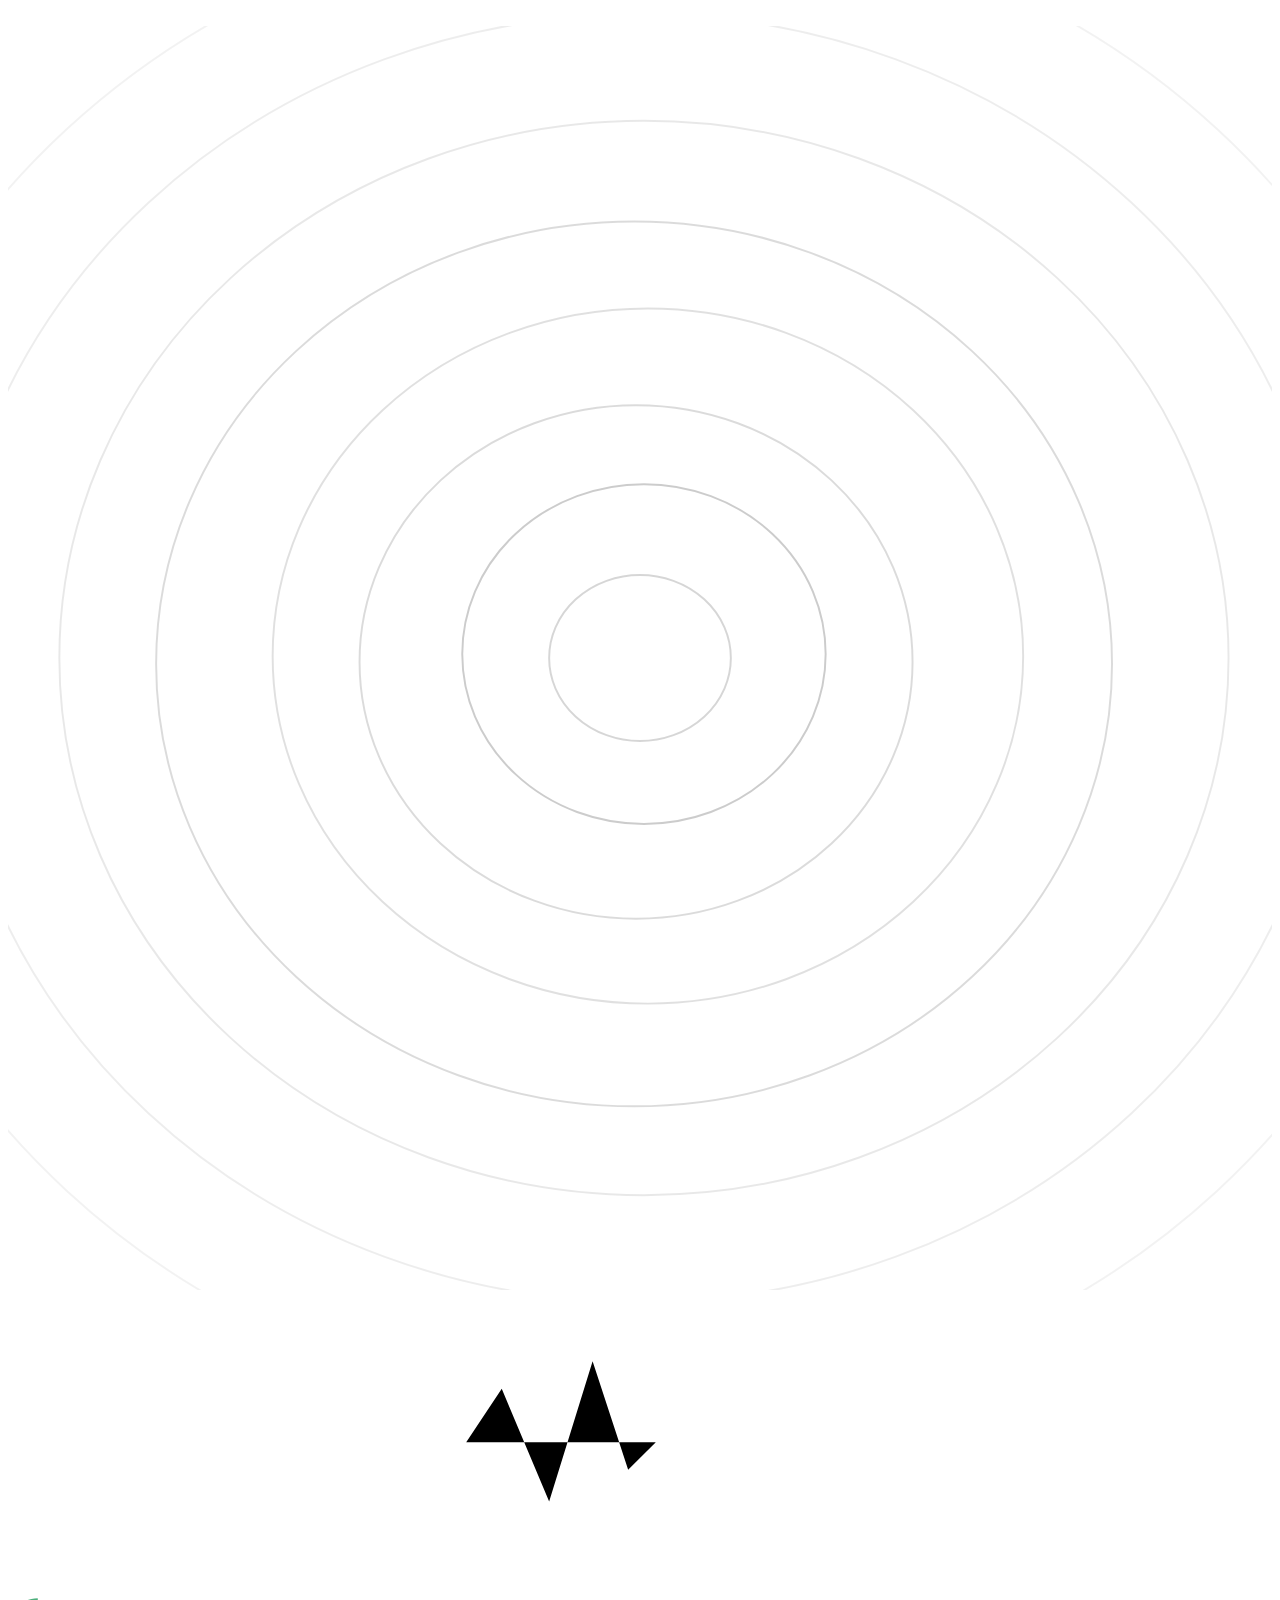
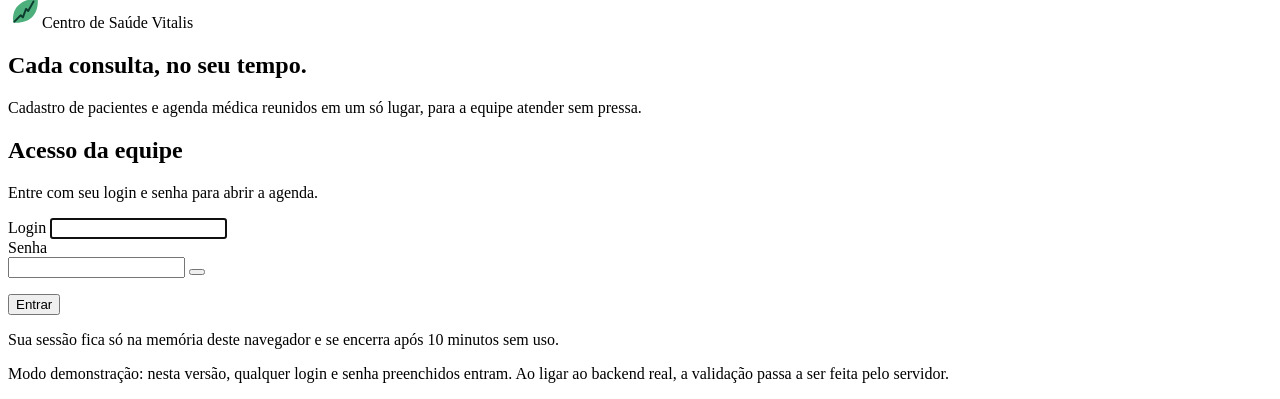
==== index.html @ e3eaee74 "Add files via upload" ====
<!DOCTYPE html>
<html lang="pt-BR">
<head>
<meta charset="utf-8">
<meta name="viewport" content="width=device-width, initial-scale=1, viewport-fit=cover">
<!-- Camada extra de segurança no navegador (em produção, defina também o CSP completo no servidor) -->
<meta http-equiv="Content-Security-Policy" content="object-src 'none'; base-uri 'none'; form-action 'none'">
<meta name="referrer" content="no-referrer">
<meta name="robots" content="noindex, nofollow">
<title>Centro de Saúde Vitalis | Acesso da equipe</title>
<link rel="icon" href="data:image/svg+xml,%3Csvg xmlns='http://www.w3.org/2000/svg' viewBox='0 0 32 32'%3E%3Cpath d='M5 27C3 14 11 5 28 4c1 15-7 24-23 23Z' fill='%234DAF7C'/%3E%3C/svg%3E">
<link rel="preconnect" href="https://fonts.googleapis.com">
<link rel="preconnect" href="https://fonts.gstatic.com" crossorigin>
<link href="https://fonts.googleapis.com/css2?family=Figtree:wght@400;500;600;700&family=Young+Serif&display=swap" rel="stylesheet">
<link rel="stylesheet" href="css/style.css">
</head>
<body>

<!-- Símbolos reutilizáveis -->
<svg class="sprite" width="0" height="0" aria-hidden="true" focusable="false">
  <symbol id="folha" viewBox="0 0 32 32">
    <path d="M5 27C3 14 11 5 28 4c1 15-7 24-23 23Z" fill="#4DAF7C"/>
    <path d="M6 26l6-6 2 2 3-8 2 2 5-9" fill="none" stroke="#0D3A2F" stroke-width="1.8" stroke-linecap="round" stroke-linejoin="round"/>
  </symbol>
  <symbol id="aneis" viewBox="0 0 640 640">
    <g fill="none" stroke="currentColor">
      <ellipse cx="320" cy="320" rx="46" ry="42" stroke-opacity=".16"/>
      <ellipse cx="322" cy="318" rx="92" ry="86" stroke-opacity=".2"/>
      <ellipse cx="318" cy="322" rx="140" ry="130" stroke-opacity=".14"/>
      <ellipse cx="324" cy="319" rx="190" ry="176" stroke-opacity=".12"/>
      <ellipse cx="317" cy="323" rx="242" ry="224" stroke-opacity=".14"/>
      <ellipse cx="322" cy="320" rx="296" ry="272" stroke-opacity=".09"/>
      <ellipse cx="320" cy="320" rx="352" ry="326" stroke-opacity=".07"/>
      <ellipse cx="321" cy="321" rx="412" ry="380" stroke-opacity=".05"/>
    </g>
  </symbol>
</svg>

<!-- ============ LOGIN ============ -->
<main class="login" id="login-view">
  <section class="login-art" aria-hidden="true">
    <svg class="rings" viewBox="0 0 640 640" focusable="false">
      <use href="#aneis" width="640" height="640"/>
    </svg>
    <svg class="ecg-line" viewBox="0 0 640 150" preserveAspectRatio="none" focusable="false">
      <path class="ecg" pathLength="1" d="M0 75H206L232 75L250 48L274 105L296 34L314 89L328 75H640"/>
    </svg>
    <div class="brand"><svg class="ic" width="34" height="34"><use href="#folha"/></svg><span>Centro de Saúde Vitalis</span></div>
    <div class="art-copy">
      <h2>Cada consulta, no seu tempo.</h2>
      <p>Cadastro de pacientes e agenda médica reunidos em um só lugar, para a equipe atender sem pressa.</p>
    </div>
  </section>

  <section class="login-panel">
    <form class="login-box" id="login-form" novalidate>
      <div>
        <h1>Acesso da equipe</h1>
        <p class="sub">Entre com seu login e senha para abrir a agenda.</p>
      </div>
      <div class="form">
        <div class="field">
          <label for="login">Login</label>
          <input class="input" id="login" name="username" type="text" autocomplete="username" autocapitalize="none" spellcheck="false" maxlength="40" required autofocus>
        </div>
        <div class="field">
          <label for="senha">Senha</label>
          <div class="pw">
            <input class="input" id="senha" name="password" type="password" autocomplete="current-password" maxlength="72" required>
            <button class="icon-btn" type="button" id="pw-toggle" aria-label="Mostrar senha" aria-pressed="false"><span data-icon="eye"></span></button>
          </div>
        </div>
        <p class="msg" id="login-msg" role="alert" aria-live="assertive"></p>
        <button class="btn primary block" type="submit" id="login-btn">Entrar</button>
      </div>
      <p class="seguro"><span data-icon="lock" data-size="18"></span><span>Sua sessão fica só na memória deste navegador e se encerra após 10 minutos sem uso.</span></p>
      <p class="demo-note" id="demo-note">Modo demonstração: nesta versão, qualquer login e senha preenchidos entram. Ao ligar ao backend real, a validação passa a ser feita pelo servidor.</p>
    </form>
  </section>
</main>

<!-- ============ APLICATIVO ============ -->
<div class="app" id="app-view" hidden>
  <aside class="side">
    <div class="brand"><svg class="ic" width="32" height="32" aria-hidden="true"><use href="#folha"/></svg><span>Vitalis</span></div>
    <nav class="nav" aria-label="Principal">
      <button class="nav-btn" type="button" data-view="inicio"><span data-icon="home"></span><span>Início</span></button>
      <button class="nav-btn" type="button" data-view="pacientes"><span data-icon="users"></span><span>Pacientes</span></button>
      <button class="nav-btn" type="button" data-view="consultas"><span data-icon="calendar"></span><span>Consultas</span></button>
    </nav>
    <div class="side-foot">
      <div class="demo-tag" id="demo-tag">Modo demonstração com dados fictícios.<br><button type="button" id="btn-limpar">Limpar dados de exemplo</button></div>
      <div class="side-user"><span class="avatar" id="user-avatar" aria-hidden="true"></span><div><b id="user-login"></b><small>Equipe da clínica</small></div></div>
      <button class="nav-btn" type="button" id="btn-sair"><span data-icon="logout"></span><span>Sair</span></button>
    </div>
  </aside>

  <main class="main" id="main">
    <header class="top">
      <div>
        <h1 id="titulo" tabindex="-1"></h1>
        <p id="subtitulo"></p>
      </div>
      <div class="top-actions">
        <button class="icon-btn" type="button" id="btn-tema" aria-label="Alternar tema claro ou escuro"><span data-icon="moon"></span></button>
        <button class="btn primary" type="button" id="top-acao"><span data-icon="plus" data-size="18"></span><span></span></button>
      </div>
    </header>

    <!-- Início -->
    <section class="view" id="v-inicio" aria-labelledby="titulo">
      <div class="inicio-grid">
        <article class="proxima">
          <svg class="proxima-aneis" viewBox="0 0 640 640" aria-hidden="true" focusable="false"><use href="#aneis" width="640" height="640"/></svg>
          <div class="proxima-corpo" id="proxima-corpo"></div>
        </article>
        <div class="resumo" id="resumo"></div>
      </div>
      <div class="secao-head"><h2>Próximos atendimentos</h2><button class="link" type="button" data-ir="consultas">Ver agenda completa</button></div>
      <div id="inicio-agenda"></div>
    </section>

    <!-- Pacientes -->
    <section class="view" id="v-pacientes" hidden aria-labelledby="titulo">
      <div class="toolbar">
        <div class="busca">
          <span data-icon="search" data-size="20"></span>
          <label class="sr" for="busca">Buscar paciente</label>
          <input class="input" id="busca" type="search" placeholder="Buscar por nome, CPF ou convênio" autocomplete="off" maxlength="60">
        </div>
      </div>
      <div id="pacientes-area"></div>
      <p class="contagem" id="pacientes-contagem" aria-live="polite"></p>
    </section>

    <!-- Consultas -->
    <section class="view" id="v-consultas" hidden aria-labelledby="titulo">
      <div class="consultas-grid">
        <div class="painel">
          <h2>Agendar consulta</h2>
          <div class="aviso" id="aviso-sem-paciente" hidden>
            <span>Nenhum paciente cadastrado para agendar consulta.</span>
            <button class="btn ghost" type="button" id="btn-cadastrar-antes">Cadastrar paciente</button>
          </div>
          <form class="form" id="form-consulta" novalidate>
            <fieldset id="fs-consulta" class="form">
              <div class="field">
                <label for="c-paciente">Paciente</label>
                <select class="input" id="c-paciente" required></select>
              </div>
              <div class="field">
                <label for="c-medico">Nome do médico</label>
                <input class="input" id="c-medico" type="text" maxlength="80" autocomplete="off" placeholder="Ex.: Dra. Camila Rocha" required>
              </div>
              <div class="field">
                <label for="c-data">Data e hora</label>
                <input class="input" id="c-data" type="datetime-local" step="60" required>
              </div>
              <div class="field">
                <label for="c-orcamento">Orçamento da consulta (R$)</label>
                <input class="input" id="c-orcamento" type="number" min="0" step="0.01" inputmode="decimal" placeholder="Opcional">
              </div>
              <p class="msg" id="msg-consulta" role="alert"></p>
              <button class="btn primary" type="submit" id="btn-agendar">Agendar consulta</button>
            </fieldset>
          </form>
        </div>
        <div>
          <div class="secao-head sem-margem"><h2>Agenda</h2></div>
          <div id="consultas-agenda"></div>
        </div>
      </div>
    </section>
  </main>
</div>

<!-- Cadastro de paciente -->
<dialog id="dlg-paciente" aria-labelledby="dlg-titulo">
  <form class="dlg form" id="form-paciente" novalidate>
    <div>
      <h2 id="dlg-titulo">Novo paciente</h2>
      <p class="sub" id="dlg-descricao">Nome, CPF e convênio são obrigatórios. A foto é opcional.</p>
    </div>
    <div class="dlg-topo">
      <div class="foto-picker">
        <button type="button" class="foto-botao" id="p-foto-botao" aria-label="Adicionar foto do paciente">
          <img id="p-foto-preview" alt="" hidden>
          <span id="p-foto-letra" aria-hidden="true">?</span>
          <span class="foto-selo" aria-hidden="true"><span data-icon="camera" data-size="15"></span></span>
        </button>
        <input type="file" id="p-foto-arquivo" accept="image/png,image/jpeg,image/webp" class="sr" tabindex="-1">
        <button type="button" class="link foto-remover" id="p-foto-remover" hidden>Remover foto</button>
      </div>
      <div class="form">
        <div class="field">
          <label for="p-nome">Nome</label>
          <input class="input" id="p-nome" type="text" maxlength="100" autocomplete="off" required>
        </div>
        <div class="field">
          <label for="p-cpf">CPF</label>
          <input class="input" id="p-cpf" type="text" inputmode="numeric" maxlength="14" autocomplete="off" placeholder="000.000.000-00" required>
        </div>
        <div class="field">
          <label for="p-convenio">Convênio</label>
          <input class="input" id="p-convenio" type="text" maxlength="60" autocomplete="off" list="convenios" placeholder="Ex.: Particular" required>
          <datalist id="convenios"><option value="Particular"><option value="Unimed"><option value="Bradesco Saúde"><option value="SulAmérica"><option value="Amil"><option value="Hapvida"></datalist>
        </div>
      </div>
    </div>
    <p class="msg" id="msg-paciente" role="alert"></p>
    <div class="dlg-acoes">
      <button class="btn ghost" type="button" id="p-cancelar">Cancelar</button>
      <button class="btn primary" type="submit" id="p-salvar">Cadastrar paciente</button>
    </div>
  </form>
</dialog>

<!-- Detalhes do paciente -->
<dialog id="dlg-paciente-detalhes" aria-labelledby="dlg-detalhes-titulo">
  <div class="dlg form" id="form-detalhes-paciente">
    <div>
      <h2 id="dlg-detalhes-titulo">Detalhes do paciente</h2>
    </div>
    <div class="dlg-topo detalhes-topo">
      <div class="foto-picker">
        <div class="foto-botao readonly" id="d-p-foto-botao" aria-hidden="true">
          <img id="d-p-foto-preview" alt="" hidden>
          <span id="d-p-foto-letra" aria-hidden="true">?</span>
        </div>
      </div>
      <div class="form">
        <div class="field">
          <label>Nome</label>
          <div class="input readonly-text" id="d-p-nome"></div>
        </div>
        <div class="field">
          <label>CPF</label>
          <div class="input readonly-text" id="d-p-cpf"></div>
        </div>
        <div class="field">
          <label>Convênio</label>
          <div class="input readonly-text" id="d-p-convenio"></div>
        </div>
      </div>
    </div>
    <div class="dlg-acoes">
      <button class="btn ghost" type="button" id="d-fechar">Fechar</button>
      <button class="btn primary" type="button" id="d-editar">Editar cadastro</button>
      <button class="btn danger" type="button" id="d-excluir">Excluir paciente</button>
    </div>
  </div>
</dialog>

<!-- Orçamento da consulta -->
<dialog id="dlg-orcamento" aria-labelledby="o-titulo">
  <form class="dlg form" id="form-orcamento" novalidate>
    <div>
      <h2 id="o-titulo">Orçamento da consulta</h2>
      <p class="sub" id="o-quem"></p>
    </div>
    <div class="field">
      <label for="o-valor">Valor total (R$)</label>
      <input class="input" id="o-valor" type="number" min="0" step="0.01" inputmode="decimal" placeholder="Ex.: 150,00" required>
    </div>
    <p class="msg" id="msg-orcamento" role="alert"></p>
    <div class="dlg-acoes">
      <button class="btn ghost danger" type="button" id="o-remover">Remover orçamento</button>
      <button class="btn ghost" type="button" id="o-cancelar">Cancelar</button>
      <button class="btn primary" type="submit" id="o-salvar">Salvar orçamento</button>
    </div>
  </form>
</dialog>

<!-- Reagendar consulta -->
<dialog id="dlg-reagendar" aria-labelledby="dlg-reagendar-titulo">
  <form class="dlg form" id="form-reagendar" novalidate>
    <div>
      <h2 id="dlg-reagendar-titulo">Reagendar consulta</h2>
      <p class="sub" id="reagendar-quem"></p>
    </div>
    <div class="field">
      <label for="r-data">Nova data e hora</label>
      <input class="input" id="r-data" type="datetime-local" step="60" required>
    </div>
    <p class="msg" id="msg-reagendar" role="alert"></p>
    <div class="dlg-acoes">
      <button class="btn ghost" type="button" id="r-cancelar">Cancelar</button>
      <button class="btn primary" type="submit" id="r-salvar">Salvar novo horário</button>
    </div>
  </form>
</dialog>

<div class="toast" id="toast" role="status" aria-live="polite"></div>

<script src="js/app.js"></script>
</body>
</html>
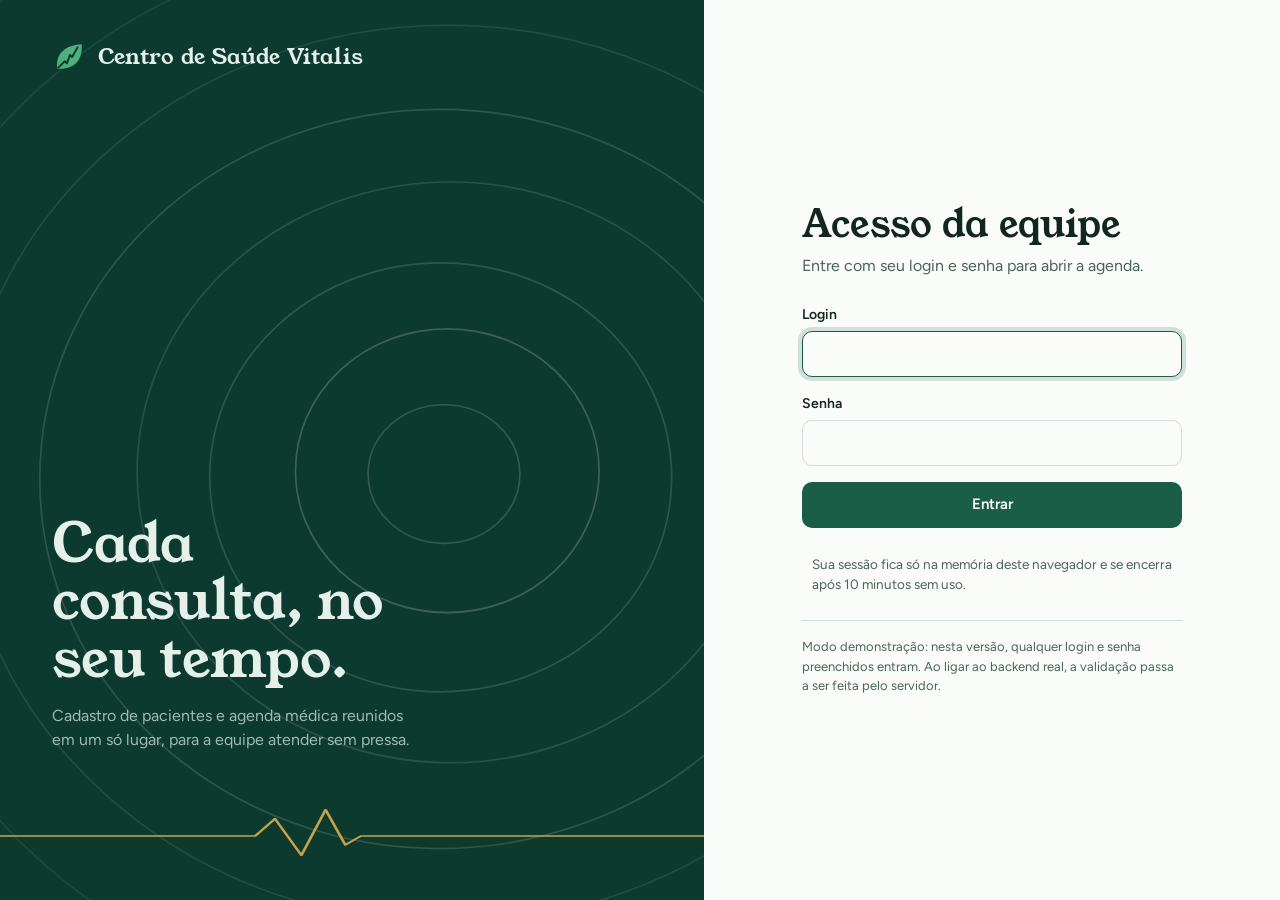
==== commit aea063e5: "Update stylesheet link in index.html" ====
--- a/index.html
+++ b/index.html
@@ -12,7 +12,7 @@
 <link rel="preconnect" href="https://fonts.googleapis.com">
 <link rel="preconnect" href="https://fonts.gstatic.com" crossorigin>
 <link href="https://fonts.googleapis.com/css2?family=Figtree:wght@400;500;600;700&family=Young+Serif&display=swap" rel="stylesheet">
-<link rel="stylesheet" href="css/style.css">
+<link rel="stylesheet" href="style.css">
 </head>
 <body>
 
--- a/style.css
+++ b/style.css
@@ -0,0 +1,316 @@
+/* Clínica Médica — estilos da interface (Centro de Saúde Vitalis)
+   Movido do <style> do index.html sem alterar o visual. */
+
+/* ============ Tokens ============ */
+:root{
+  --bg:#EDF3EF; --surface:#FAFCFA; --surface-2:#E3EDE7;
+  --ink:#10261F; --ink-2:#4B645A; --line:#D0DED5;
+  --brand:#1B5E48; --brand-hover:#154A39; --on-brand:#FFFFFF;
+  --leaf:#4DAF7C; --brass:#C9A24B; --brass-text:#86601A; --on-brass:#231A05;
+  --danger:#A9302A; --danger-bg:#F8E7E4;
+  --ok:#1B6B47; --ok-bg:#DDF0E5;
+  --ring:rgba(27,94,72,.18); --focus:#2F8F63;
+  --side:#0D3A2F; --side-2:#15503F; --side-ink:#E4F0E9; --side-mute:#9CBDB0;
+  --f-display:'Young Serif', Georgia, 'Times New Roman', serif;
+  --f-body:'Figtree', system-ui, -apple-system, 'Segoe UI', Roboto, sans-serif;
+  color-scheme: light;
+
+  box-sizing:border-box;
+  padding-top:env(safe-area-inset-top,0px);
+  padding-bottom:env(safe-area-inset-bottom,0px);
+}
+@media (prefers-color-scheme: dark){
+  :root:not([data-theme="light"]){
+    --bg:#0B1915; --surface:#12241E; --surface-2:#1A3029;
+    --ink:#E6F0EA; --ink-2:#9DB5AA; --line:#25423A;
+    --brand:#4DAF7C; --brand-hover:#63C08E; --on-brand:#062119;
+    --brass-text:#E2C27A;
+    --danger:#F19288; --danger-bg:#3A1E1B;
+    --ok:#7ADBA6; --ok-bg:#163126;
+    --ring:rgba(77,175,124,.3); --focus:#7FD3A6;
+    --side:#081F19; --side-2:#123A2F;
+    color-scheme: dark;
+  }
+}
+:root[data-theme="dark"]{
+  --bg:#0B1915; --surface:#12241E; --surface-2:#1A3029;
+  --ink:#E6F0EA; --ink-2:#9DB5AA; --line:#25423A;
+  --brand:#4DAF7C; --brand-hover:#63C08E; --on-brand:#062119;
+  --brass-text:#E2C27A;
+  --danger:#F19288; --danger-bg:#3A1E1B;
+  --ok:#7ADBA6; --ok-bg:#163126;
+  --ring:rgba(77,175,124,.3); --focus:#7FD3A6;
+  --side:#081F19; --side-2:#123A2F;
+  color-scheme: dark;
+}
+
+/* ============ Base ============ */
+*,*::before,*::after{box-sizing:border-box}
+html{height:100%; scroll-padding-top:env(safe-area-inset-top,0px); -webkit-text-size-adjust:100%}
+body{height:100%; margin:0; overflow:hidden; background:var(--bg); color:var(--ink);
+  font:400 16px/1.5 var(--f-body); -webkit-font-smoothing:antialiased}
+[hidden]{display:none !important}
+h1,h2,h3,p{margin:0}
+button,input,select{font:inherit; color:inherit}
+:focus-visible{outline:3px solid var(--focus); outline-offset:2px; border-radius:6px}
+.side :focus-visible,.login-art :focus-visible,.proxima :focus-visible{outline-color:#E9CB83}
+.sr{position:absolute; width:1px; height:1px; overflow:hidden; clip:rect(0 0 0 0); white-space:nowrap}
+svg.ic{flex:none; display:block}
+
+/* ============ Botões e campos ============ */
+.btn{display:inline-flex; align-items:center; justify-content:center; gap:8px; min-height:46px; padding:0 20px;
+  border:1.5px solid transparent; border-radius:10px; font-weight:600; font-size:15px; line-height:1;
+  cursor:pointer; transition:background .15s, border-color .15s}
+.btn.primary{background:var(--brand); color:var(--on-brand)}
+.btn.primary:hover{background:var(--brand-hover)}
+.btn.ghost{background:transparent; border-color:var(--line); color:var(--ink)}
+.btn.ghost:hover{background:var(--surface-2)}
+.btn.accent{background:var(--brass); color:var(--on-brass)}
+.btn.accent:hover{filter:brightness(1.06)}
+.btn:disabled{opacity:.55; cursor:not-allowed}
+.btn.block{width:100%}
+.icon-btn{display:inline-grid; place-items:center; width:44px; height:44px; border:1.5px solid var(--line);
+  border-radius:10px; background:transparent; cursor:pointer; color:var(--ink)}
+.icon-btn:hover{background:var(--surface-2)}
+.icon-btn.sm{width:32px; height:32px; border-color:transparent; border-radius:8px; color:var(--ink-2)}
+.link{background:none; border:0; padding:4px 0; color:var(--brand); font-weight:600; cursor:pointer;
+  text-decoration:underline; text-underline-offset:3px}
+
+.field{display:grid; gap:6px}
+.field label{font-weight:600; font-size:14px}
+.input{width:100%; min-height:46px; padding:0 14px; border:1.5px solid var(--line); border-radius:10px;
+  background:var(--surface); color:var(--ink); transition:border-color .15s, box-shadow .15s}
+.input::placeholder{color:var(--ink-2); opacity:.7}
+.input:focus-visible{outline:none; border-color:var(--brand); box-shadow:0 0 0 4px var(--ring)}
+.input[aria-invalid="true"]{border-color:var(--danger)}
+.pw{position:relative}
+.pw .input{padding-right:52px}
+.pw .icon-btn{position:absolute; right:4px; top:3px; width:40px; height:40px; border:0}
+.msg{padding:10px 12px; border-radius:10px; font-size:14px; font-weight:500}
+.msg:empty{display:none}
+.msg[data-tipo="erro"]{background:var(--danger-bg); color:var(--danger)}
+.msg[data-tipo="info"]{background:var(--surface-2); color:var(--ink)}
+.form{display:grid; gap:16px}
+fieldset{border:0; padding:0; margin:0; min-width:0}
+fieldset:disabled{opacity:.55}
+
+/* ============ Login ============ */
+.login{height:100%; overflow-y:auto; display:grid; grid-template-columns:minmax(0,1.1fr) minmax(0,.9fr)}
+.login-art{position:relative; overflow:hidden; background:var(--side); color:var(--side-ink);
+  padding:40px 52px; display:flex; flex-direction:column; justify-content:space-between; min-height:100%}
+.rings{position:absolute; width:150%; height:auto; max-width:none; right:-38%; top:-6%; color:#fff; pointer-events:none}
+.ecg-line{position:absolute; z-index:0; left:0; bottom:16px; width:100%; height:96px; overflow:visible; pointer-events:none}
+.ecg{fill:none; stroke:var(--brass); stroke-width:2.6; stroke-linejoin:round; stroke-linecap:butt;
+  stroke-dasharray:1; stroke-dashoffset:1; animation:tracar 2.8s .35s cubic-bezier(.5,0,.2,1) forwards}
+@keyframes tracar{to{stroke-dashoffset:0}}
+.brand{position:relative; z-index:1; display:flex; align-items:center; gap:12px;
+  font:400 22px/1 var(--f-display); letter-spacing:.01em}
+.art-copy{position:relative; z-index:1; margin-bottom:clamp(72px,12vh,120px)}
+.art-copy h2{font:400 clamp(36px,4.3vw,62px)/1.05 var(--f-display); max-width:11ch; margin-bottom:16px}
+.art-copy p{color:var(--side-mute); max-width:36ch}
+.login-panel{background:var(--surface); display:grid; place-items:center; padding:40px 28px}
+.login-box{width:100%; max-width:380px; display:grid; gap:26px}
+.login-box h1{font:400 clamp(30px,3vw,38px)/1.1 var(--f-display)}
+.login-box .sub{color:var(--ink-2); margin-top:8px}
+.seguro{display:flex; gap:10px; align-items:flex-start; color:var(--ink-2); font-size:13.5px}
+.seguro svg{margin-top:2px; color:var(--brand)}
+.demo-note{font-size:13px; color:var(--ink-2); border-top:1px solid var(--line); padding-top:16px}
+
+/* ============ App ============ */
+.app{height:100%; display:grid; grid-template-columns:250px minmax(0,1fr)}
+.side{background:var(--side); color:var(--side-ink); display:flex; flex-direction:column; gap:28px; padding:24px 16px; min-height:0; overflow-y:auto}
+.side .brand{padding:0 8px; font-size:20px}
+.nav{display:grid; gap:4px}
+.nav-btn{display:flex; align-items:center; gap:12px; width:100%; min-height:46px; padding:0 14px; border:0; border-radius:12px;
+  background:transparent; color:var(--side-mute); font-weight:600; font-size:15px; text-align:left; cursor:pointer;
+  transition:background .15s, color .15s}
+.nav-btn:hover{background:rgba(255,255,255,.07); color:#fff}
+.nav-btn[aria-current="page"]{background:var(--side-2); color:#fff; box-shadow:inset 3px 0 0 var(--brass)}
+.side-foot{margin-top:auto; display:grid; gap:12px}
+.demo-tag{font-size:12.5px; color:var(--side-mute); border:1px dashed rgba(255,255,255,.22); border-radius:10px; padding:10px 12px}
+.demo-tag button{background:none; border:0; padding:0; margin-top:4px; color:#E9CB83; font-weight:600; cursor:pointer; text-decoration:underline; text-underline-offset:3px; font-size:12.5px}
+.side-user{display:flex; align-items:center; gap:10px; padding:0 6px}
+.side-user .avatar{background:var(--side-2); color:#fff}
+.side-user b{display:block; font-size:14px; overflow-wrap:anywhere}
+.side-user small{color:var(--side-mute); font-size:12.5px}
+
+.main{overflow-y:auto; min-height:0; padding:32px clamp(20px,4vw,56px) 64px}
+.top{display:flex; justify-content:space-between; align-items:flex-start; gap:16px; margin:0 auto 30px; max-width:1080px}
+.top h1{font:400 clamp(28px,3.4vw,40px)/1.1 var(--f-display); overflow-wrap:anywhere}
+.top h1:focus{outline:none}
+.top p{margin-top:6px; color:var(--ink-2)}
+.top-actions{display:flex; gap:10px; flex:none}
+.view{max-width:1080px; margin:0 auto}
+
+.avatar{display:grid; place-items:center; flex:none; width:38px; height:38px; border-radius:50%;
+  font-weight:700; font-size:14px; background:var(--surface-2); color:var(--brand); overflow:hidden}
+.avatar img{width:100%; height:100%; object-fit:cover}
+.avatar.t1{background:#DDEBCF; color:#3B6A24}
+.avatar.t2{background:#F1E6C6; color:#7A5A12}
+:root[data-theme="dark"] .avatar.t1{background:#22391B; color:#A8D98B}
+:root[data-theme="dark"] .avatar.t2{background:#3B3216; color:#E2C27A}
+@media (prefers-color-scheme: dark){
+  :root:not([data-theme="light"]) .avatar.t1{background:#22391B; color:#A8D98B}
+  :root:not([data-theme="light"]) .avatar.t2{background:#3B3216; color:#E2C27A}
+}
+.chip{display:inline-block; padding:3px 11px; border-radius:999px; background:var(--surface-2); font-size:13px; font-weight:600; white-space:nowrap}
+
+/* Início */
+.inicio-grid{display:grid; grid-template-columns:minmax(0,1.65fr) minmax(220px,1fr); gap:32px; align-items:stretch}
+.proxima{position:relative; overflow:hidden; background:var(--side); color:var(--side-ink);
+  border-radius:30px 30px 30px 6px; padding:34px 36px; min-height:280px; display:flex; align-items:flex-end}
+.proxima-aneis{position:absolute; width:460px; height:460px; right:-130px; top:-150px; color:#fff; pointer-events:none}
+.proxima-corpo{position:relative; z-index:1; display:grid; gap:4px; max-width:100%}
+.rotulo{color:var(--side-mute); font-size:15px; font-weight:500}
+.hora-grande{font:400 clamp(60px,9vw,96px)/1 var(--f-display); letter-spacing:-.02em; margin:6px 0 2px}
+.data-longa{font-size:18px; color:var(--side-ink)}
+.quem-grande{font-size:22px; font-weight:700; margin-top:14px; overflow-wrap:anywhere}
+.medico-claro{color:var(--side-mute)}
+.vazio-titulo{font:400 30px/1.15 var(--f-display); margin-top:6px}
+.vazio-txt{color:var(--side-mute); max-width:38ch; margin-bottom:14px}
+.resumo{display:grid; align-content:center}
+.resumo div{display:flex; align-items:baseline; gap:16px; padding:18px 0; border-bottom:1px solid var(--line)}
+.resumo div:first-child{padding-top:0}
+.resumo div:last-child{border-bottom:0; padding-bottom:0}
+.resumo b{font:400 46px/1 var(--f-display); color:var(--brand); min-width:56px}
+.resumo span{color:var(--ink-2); font-weight:500}
+.secao-head{display:flex; justify-content:space-between; align-items:baseline; gap:12px; margin:44px 0 6px}
+.secao-head h2{font:400 26px/1.2 var(--f-display)}
+
+/* Agenda agrupada por dia */
+.dia{display:grid; grid-template-columns:84px minmax(0,1fr); gap:0 20px; padding:20px 0; border-top:1px solid var(--line)}
+.dia-marca{font:400 42px/1 var(--f-display)}
+.dia-marca small{display:block; font:600 13px/1.35 var(--f-body); color:var(--ink-2); margin-top:6px}
+.dia.hoje .dia-marca small:first-of-type{color:var(--brass-text)}
+.dia.hoje .dia-marca small:first-of-type::before{content:""; display:inline-block; width:7px; height:7px; border-radius:50%; background:var(--brass); margin-right:6px; vertical-align:middle}
+.consulta{display:grid; grid-template-columns:64px minmax(0,1fr) auto; gap:14px; align-items:center; padding:10px 0}
+.consulta-acoes{display:flex; align-items:center; justify-content:flex-end; gap:8px; flex-wrap:wrap}
+.consulta-orcamento{min-height:34px; padding:0 10px; font-size:13px; white-space:nowrap}
+.orcamento-chip{font-variant-numeric:tabular-nums}
+.consulta + .consulta{border-top:1px dashed var(--line)}
+.consulta.passada{opacity:.55}
+.hora{font:400 22px/1 var(--f-display)}
+.quem{font-weight:600; overflow-wrap:anywhere}
+.medico{color:var(--ink-2); font-size:14px; overflow-wrap:anywhere}
+.vazio-inline{color:var(--ink-2); padding:22px 0; border-top:1px solid var(--line)}
+.vazio-bloco{padding:44px 20px; text-align:center; display:grid; gap:12px; justify-items:center; color:var(--ink-2)}
+.vazio-bloco strong{font:400 24px/1.2 var(--f-display); color:var(--ink)}
+
+/* Pacientes */
+.toolbar{display:flex; gap:12px; flex-wrap:wrap; align-items:center; margin-bottom:16px}
+.busca{position:relative; flex:1 1 260px}
+.busca svg{position:absolute; left:14px; top:13px; color:var(--ink-2); pointer-events:none}
+.busca .input{padding-left:44px}
+.tabela-wrap{background:var(--surface); border:1px solid var(--line); border-radius:18px; overflow:hidden}
+table{width:100%; border-collapse:collapse}
+th{text-align:left; font-size:13px; font-weight:600; color:var(--ink-2); padding:12px 20px; background:var(--surface-2)}
+td{padding:14px 20px; border-top:1px solid var(--line); vertical-align:middle}
+.pessoa{display:flex; align-items:center; gap:12px; min-width:0}
+.pessoa .nome{font-weight:600; overflow-wrap:anywhere}
+.pessoa .sub{font-size:13px; color:var(--ink-2)}
+.cpf-cel{display:flex; align-items:center; gap:4px}
+.cpf{font-variant-numeric:tabular-nums; letter-spacing:.02em}
+.contagem{color:var(--ink-2); font-size:14px; margin-top:12px}
+
+/* Consultas */
+.consultas-grid{display:grid; grid-template-columns:minmax(280px,350px) minmax(0,1fr); gap:44px; align-items:start}
+.painel{background:var(--surface); border:1px solid var(--line); border-radius:20px; padding:26px; position:sticky; top:0}
+.painel h2{font:400 24px/1.2 var(--f-display); margin-bottom:18px}
+.aviso{display:grid; gap:10px; justify-items:start; margin-bottom:16px; color:var(--ink-2); font-size:14.5px}
+select.input{appearance:none; -webkit-appearance:none; padding-right:40px;
+  background-image:url("data:image/svg+xml,%3Csvg xmlns='http://www.w3.org/2000/svg' width='16' height='16' viewBox='0 0 24 24' fill='none' stroke='%2367857A' stroke-width='2.2' stroke-linecap='round' stroke-linejoin='round'%3E%3Cpath d='M6 9l6 6 6-6'/%3E%3C/svg%3E");
+  background-repeat:no-repeat; background-position:right 14px center}
+
+/* Diálogo */
+.dlg-topo{display:flex; gap:18px; align-items:flex-start}
+.dlg-topo .form{flex:1; min-width:0}
+.foto-picker{display:grid; justify-items:center; gap:8px; flex:none}
+.foto-botao{position:relative; width:84px; height:84px; border-radius:50%; border:1.5px dashed var(--line);
+  background:var(--surface-2); color:var(--ink-2); cursor:pointer; overflow:hidden; display:grid; place-items:center;
+  font:400 30px/1 var(--f-display); padding:0}
+.foto-botao:hover{border-color:var(--brand); color:var(--brand)}
+.foto-botao img{width:100%; height:100%; object-fit:cover; border-radius:50%}
+.foto-selo{position:absolute; right:-2px; bottom:-2px; width:28px; height:28px; border-radius:50%; background:var(--brand);
+  color:var(--on-brand); display:grid; place-items:center; border:2px solid var(--surface)}
+.foto-remover{font-size:12.5px; padding:0}
+dialog{border:0; padding:0; border-radius:24px 24px 24px 8px; background:var(--surface); color:var(--ink);
+  width:min(470px, calc(100% - 32px)); box-shadow:0 30px 80px -20px rgba(6,30,24,.55)}
+dialog::backdrop{background:rgba(6,30,24,.6)}
+dialog[open]{animation:sobe .22s ease-out}
+@keyframes sobe{from{opacity:0; transform:translateY(12px)}}
+.dlg{padding:28px}
+.dlg h2{font:400 26px/1.2 var(--f-display); margin-bottom:4px}
+.dlg .sub{color:var(--ink-2); margin-bottom:20px}
+.dlg-acoes{display:flex; gap:10px; justify-content:flex-end; margin-top:6px}
+@media (max-width: 720px){
+  .consulta{grid-template-columns:56px minmax(0,1fr); gap:8px 12px}
+  .consulta-acoes{grid-column:2; justify-content:flex-start; flex-wrap:wrap}
+  .dlg-acoes{flex-wrap:wrap}
+}
+
+/* Aviso rápido */
+.toast{position:fixed; left:50%; bottom:calc(28px + env(safe-area-inset-bottom,0px)); transform:translate(-50%,10px);
+  background:var(--side); color:#fff; padding:12px 18px; border-radius:12px; font-weight:600; font-size:14.5px;
+  box-shadow:0 12px 30px -10px rgba(6,30,24,.5); opacity:0; pointer-events:none; transition:opacity .2s, transform .2s;
+  max-width:calc(100% - 32px); z-index:50; border-left:4px solid var(--brass)}
+.toast.on{opacity:1; transform:translate(-50%,0)}
+
+/* ============ Responsivo ============ */
+@media (max-width: 960px){
+  .consultas-grid{grid-template-columns:1fr; gap:32px}
+  .painel{position:static}
+  .inicio-grid{grid-template-columns:1fr; gap:26px}
+  .resumo{grid-template-columns:repeat(3,1fr)}
+  .resumo div{flex-direction:column; gap:6px; border-bottom:0; border-right:1px solid var(--line); padding:0 14px}
+  .resumo div:first-child{padding-left:0}
+  .resumo div:last-child{border-right:0}
+  .resumo b{font-size:38px}
+}
+@media (max-width: 860px){
+  .login{grid-template-columns:1fr; grid-template-rows:auto 1fr}
+  .login-art{min-height:260px; padding:24px 24px 30px; gap:8px}
+  .rings{width:130%; right:-32%; top:-40%}
+  .art-copy{margin-bottom:76px}
+  .art-copy h2{font-size:32px; max-width:none; margin:0}
+  .art-copy p{display:block; max-width:52ch; margin-top:12px; font-size:14px}
+  .login-panel{align-items:start; padding:32px 24px 40px}
+
+  .app{grid-template-columns:1fr; grid-template-rows:minmax(0,1fr) auto}
+  .side{order:2; flex-direction:row; align-items:center; gap:4px; padding:6px 10px; overflow:visible; border-top:1px solid rgba(255,255,255,.1)}
+  .side .brand,.side-user,.demo-tag{display:none}
+  .nav{display:flex; flex:1; gap:2px}
+  .nav-btn{flex-direction:column; justify-content:center; gap:3px; min-height:58px; padding:6px 4px; font-size:12px; text-align:center}
+  .nav-btn[aria-current="page"]{box-shadow:inset 0 3px 0 var(--brass)}
+  .side-foot{margin:0; display:block}
+  .side-foot .nav-btn{width:64px}
+  .main{padding-top:24px}
+  .toast{bottom:calc(88px + env(safe-area-inset-bottom,0px))}
+  .top{flex-direction:column}
+}
+@media (max-width: 480px){
+  .login-art{min-height:300px}
+  .ecg-line{height:64px; bottom:8px}
+}
+@media (max-width: 720px){
+  thead{display:none}
+  table,tbody,tr,td{display:block}
+  tr{padding:14px 16px; border-top:1px solid var(--line)}
+  tr:first-child{border-top:0}
+  td{border:0; padding:4px 0}
+  td[data-label]{display:flex; gap:8px; align-items:center; font-size:14.5px}
+  td[data-label]::before{content:attr(data-label); color:var(--ink-2); min-width:64px; font-size:13px}
+  .dia{grid-template-columns:1fr; gap:8px}
+  .dia-marca{display:flex; align-items:baseline; gap:10px}
+  .dia-marca small{display:inline; margin:0}
+  .consulta{grid-template-columns:56px minmax(0,1fr)}
+  .consulta .consulta-acoes{grid-column:2; justify-self:start; margin-top:4px}
+  .proxima{padding:26px 24px}
+}
+@media (prefers-reduced-motion: reduce){
+  *{animation-duration:.001s !important; transition-duration:.001s !important}
+  .ecg{animation:none; stroke-dashoffset:0}
+}
+
+/* ============ Utilitários (antes eram style="..." no HTML) ============ */
+.sprite{position:absolute}
+.secao-head.sem-margem{margin-top:0}
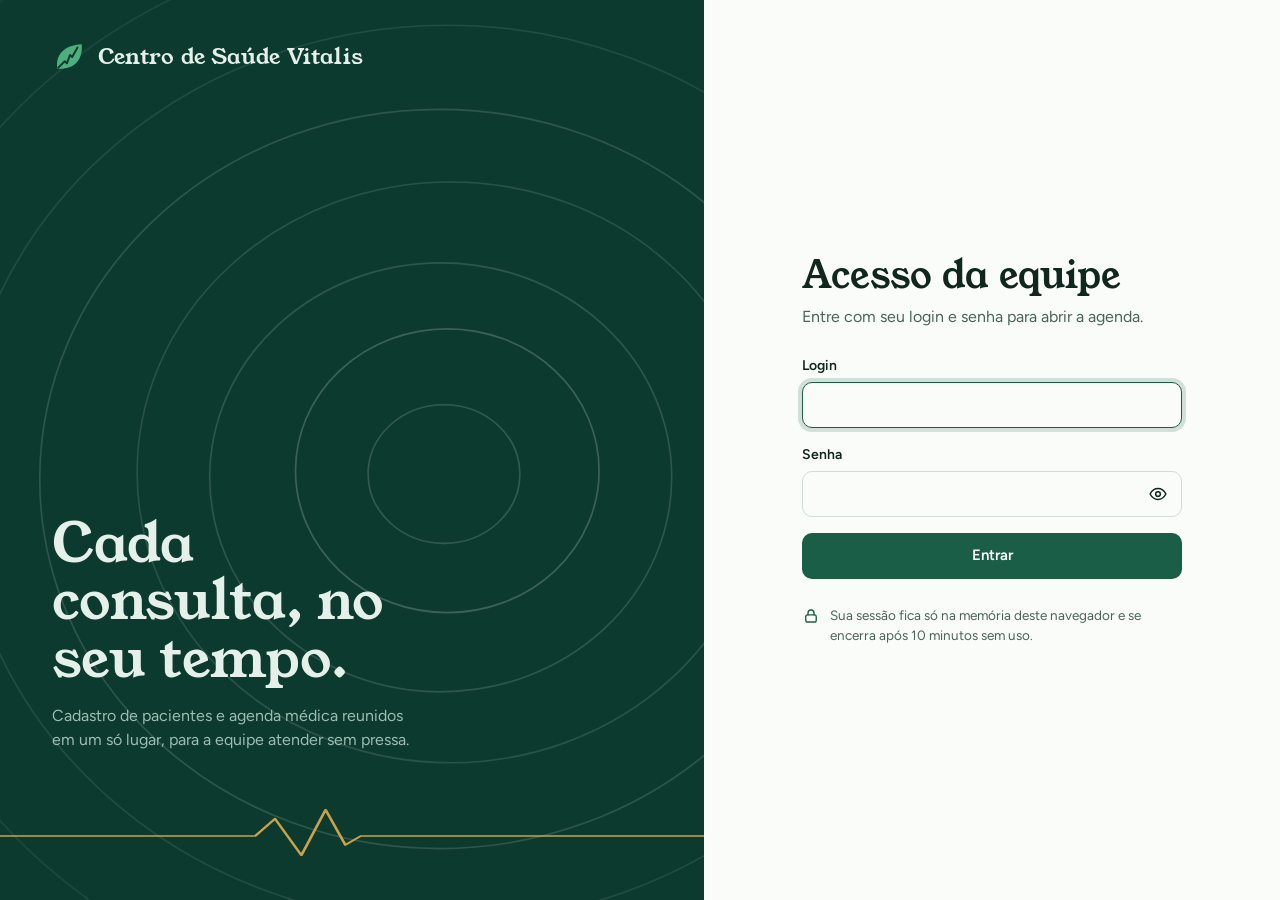
==== commit 3b32ae52: "Update script source path in index.html" ====
--- a/index.html
+++ b/index.html
@@ -292,6 +292,6 @@
 
 <div class="toast" id="toast" role="status" aria-live="polite"></div>
 
-<script src="js/app.js"></script>
+<script src="app.js"></script>
 </body>
 </html>
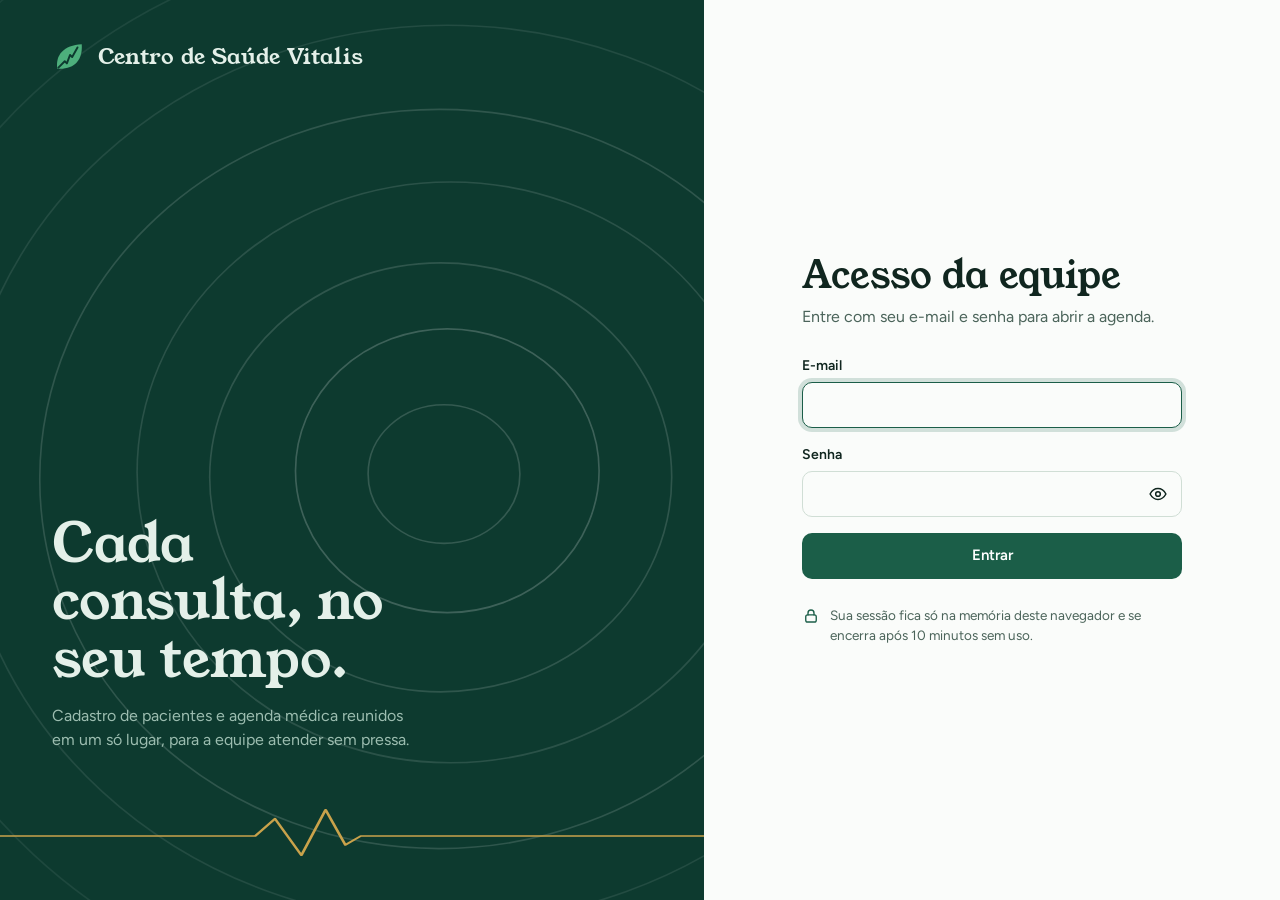
==== commit e919a2ec: "Integrate Supabase email authentication Configure backend authentication, frontend API settings, COR" ====
--- a/index.html
+++ b/index.html
@@ -7,6 +7,7 @@
 <meta http-equiv="Content-Security-Policy" content="object-src 'none'; base-uri 'none'; form-action 'none'">
 <meta name="referrer" content="no-referrer">
 <meta name="robots" content="noindex, nofollow">
+<meta name="api-base-url" content="">
 <title>Centro de Saúde Vitalis | Acesso da equipe</title>
 <link rel="icon" href="data:image/svg+xml,%3Csvg xmlns='http://www.w3.org/2000/svg' viewBox='0 0 32 32'%3E%3Cpath d='M5 27C3 14 11 5 28 4c1 15-7 24-23 23Z' fill='%234DAF7C'/%3E%3C/svg%3E">
 <link rel="preconnect" href="https://fonts.googleapis.com">
@@ -56,17 +57,17 @@
     <form class="login-box" id="login-form" novalidate>
       <div>
         <h1>Acesso da equipe</h1>
-        <p class="sub">Entre com seu login e senha para abrir a agenda.</p>
+        <p class="sub">Entre com seu e-mail e senha para abrir a agenda.</p>
       </div>
       <div class="form">
         <div class="field">
-          <label for="login">Login</label>
-          <input class="input" id="login" name="username" type="text" autocomplete="username" autocapitalize="none" spellcheck="false" maxlength="40" required autofocus>
+          <label for="login">E-mail</label>
+          <input class="input" id="login" name="username" type="email" autocomplete="username" autocapitalize="none" spellcheck="false" maxlength="254" required autofocus>
         </div>
         <div class="field">
           <label for="senha">Senha</label>
           <div class="pw">
-            <input class="input" id="senha" name="password" type="password" autocomplete="current-password" maxlength="72" required>
+            <input class="input" id="senha" name="password" type="password" autocomplete="current-password" maxlength="1024" required>
             <button class="icon-btn" type="button" id="pw-toggle" aria-label="Mostrar senha" aria-pressed="false"><span data-icon="eye"></span></button>
           </div>
         </div>
